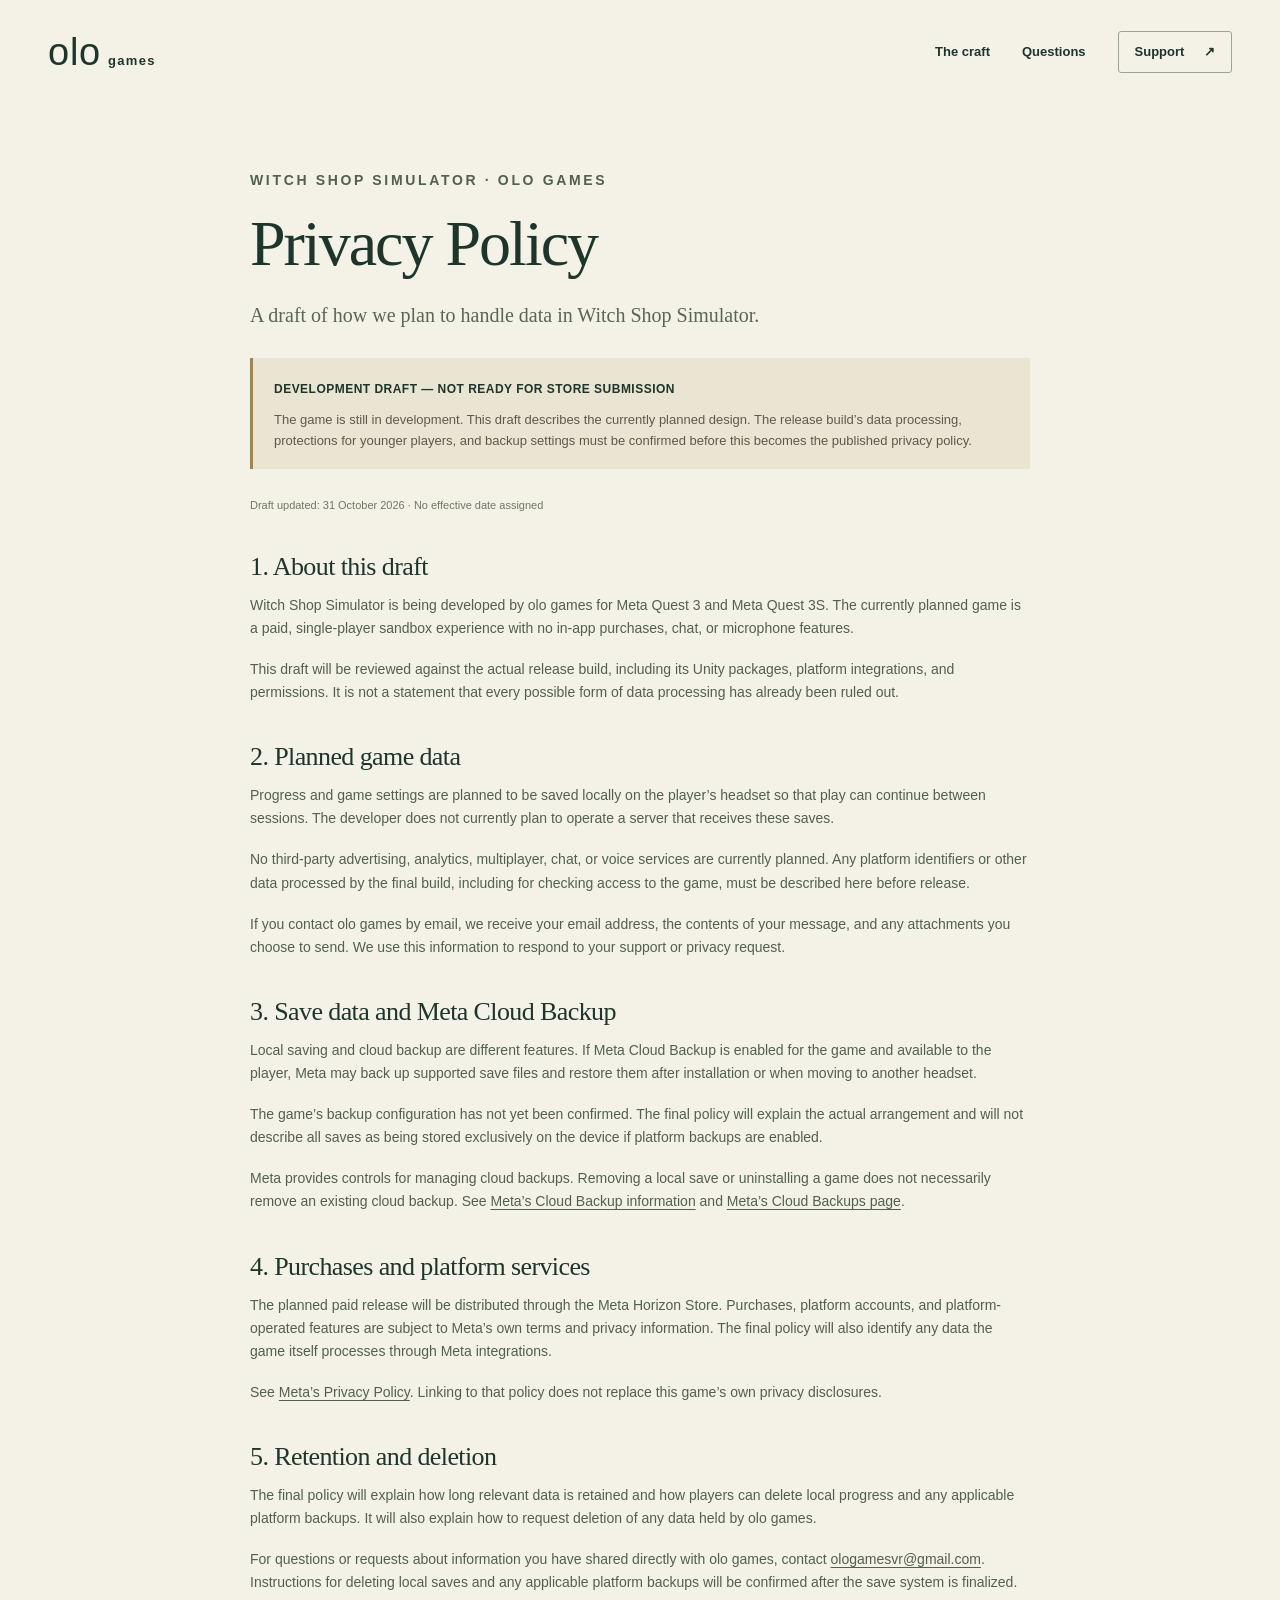
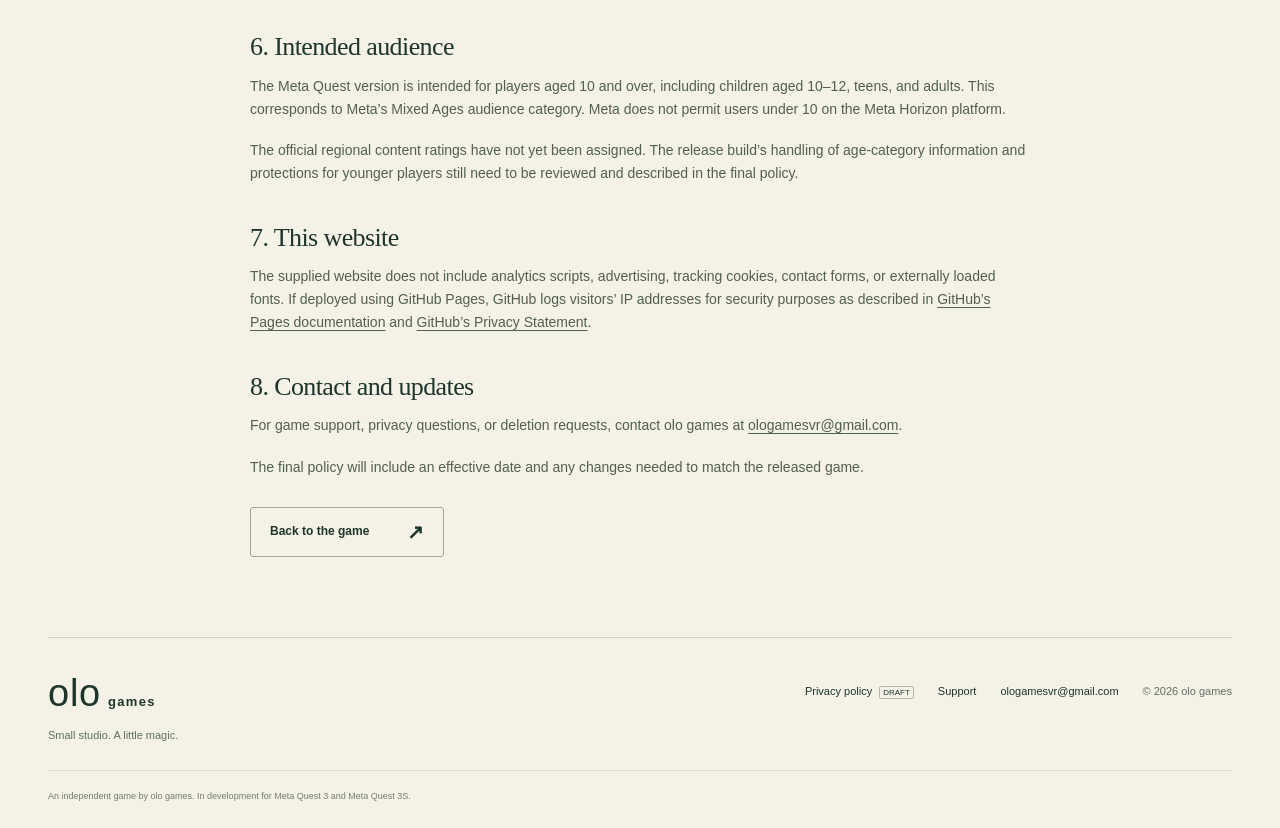
==== privacy.html @ 09dbc6e0 "Publish Witch Shop Simulator website" ====
<!doctype html>
<html lang="en">
<head>
  <meta charset="utf-8">
  <meta name="viewport" content="width=device-width, initial-scale=1">
  <meta name="description" content="Draft privacy policy for Witch Shop Simulator by olo games. Contact support and privacy at ologamesvr@gmail.com.">
  <meta name="robots" content="noindex, follow">
  <meta name="theme-color" content="#152a24">
  <title>Privacy Policy — Draft · Witch Shop Simulator</title>
  <link rel="icon" href="favicon.svg" type="image/svg+xml">
  <link rel="stylesheet" href="styles.css">
</head>
<body>
  <a class="skip-link" href="#main">Skip to content</a>
  <header class="site-header wrap"><a class="brand" href="index.html" aria-label="olo games home"><span class="brand-mark" aria-hidden="true">olo</span><span class="brand-word">games</span></a><nav aria-label="Main navigation"><a href="index.html#craft">The craft</a><a href="index.html#questions">Questions</a><a href="support.html" class="nav-support">Support <span aria-hidden="true">↗</span></a></nav></header>
  <main class="document-main" id="main">
    <p class="eyebrow">Witch Shop Simulator · olo games</p>
    <h1>Privacy Policy</h1>
    <p class="lead">A draft of how we plan to handle data in Witch Shop Simulator.</p>
    <div class="notice" role="note"><strong>DEVELOPMENT DRAFT — NOT READY FOR STORE SUBMISSION</strong><p>The game is still in development. This draft describes the currently planned design. The release build’s data processing, protections for younger players, and backup settings must be confirmed before this becomes the published privacy policy.</p></div>
    <p class="doc-meta">Draft updated: 31 October 2026 · No effective date assigned</p>
    <h2>1. About this draft</h2>
    <p>Witch Shop Simulator is being developed by olo games for Meta Quest 3 and Meta Quest 3S. The currently planned game is a paid, single-player sandbox experience with no in-app purchases, chat, or microphone features.</p>
    <p>This draft will be reviewed against the actual release build, including its Unity packages, platform integrations, and permissions. It is not a statement that every possible form of data processing has already been ruled out.</p>
    <h2>2. Planned game data</h2>
    <p>Progress and game settings are planned to be saved locally on the player’s headset so that play can continue between sessions. The developer does not currently plan to operate a server that receives these saves.</p>
    <p>No third-party advertising, analytics, multiplayer, chat, or voice services are currently planned. Any platform identifiers or other data processed by the final build, including for checking access to the game, must be described here before release.</p>
    <p>If you contact olo games by email, we receive your email address, the contents of your message, and any attachments you choose to send. We use this information to respond to your support or privacy request.</p>
    <h2>3. Save data and Meta Cloud Backup</h2>
    <p>Local saving and cloud backup are different features. If Meta Cloud Backup is enabled for the game and available to the player, Meta may back up supported save files and restore them after installation or when moving to another headset.</p>
    <p>The game’s backup configuration has not yet been confirmed. The final policy will explain the actual arrangement and will not describe all saves as being stored exclusively on the device if platform backups are enabled.</p>
    <p>Meta provides controls for managing cloud backups. Removing a local save or uninstalling a game does not necessarily remove an existing cloud backup. See <a href="https://developers.meta.com/vr/documentation/unity/ps-cloud-backup/">Meta’s Cloud Backup information</a> and <a href="https://secure.oculus.com/my/cloud-backup/">Meta’s Cloud Backups page</a>.</p>
    <h2>4. Purchases and platform services</h2>
    <p>The planned paid release will be distributed through the Meta Horizon Store. Purchases, platform accounts, and platform-operated features are subject to Meta’s own terms and privacy information. The final policy will also identify any data the game itself processes through Meta integrations.</p>
    <p>See <a href="https://www.meta.com/legal/privacy-policy/">Meta’s Privacy Policy</a>. Linking to that policy does not replace this game’s own privacy disclosures.</p>
    <h2>5. Retention and deletion</h2>
    <p>The final policy will explain how long relevant data is retained and how players can delete local progress and any applicable platform backups. It will also explain how to request deletion of any data held by olo games.</p>
    <p>For questions or requests about information you have shared directly with olo games, contact <a href="mailto:ologamesvr@gmail.com?subject=Witch%20Shop%20Simulator%20-%20Privacy%20request">ologamesvr@gmail.com</a>. Instructions for deleting local saves and any applicable platform backups will be confirmed after the save system is finalized.</p>
    <h2>6. Intended audience</h2>
    <p>The Meta Quest version is intended for players aged 10 and over, including children aged 10–12, teens, and adults. This corresponds to Meta’s Mixed Ages audience category. Meta does not permit users under 10 on the Meta Horizon platform.</p>
    <p>The official regional content ratings have not yet been assigned. The release build’s handling of age-category information and protections for younger players still need to be reviewed and described in the final policy.</p>
    <h2>7. This website</h2>
    <p>The supplied website does not include analytics scripts, advertising, tracking cookies, contact forms, or externally loaded fonts. If deployed using GitHub Pages, GitHub logs visitors’ IP addresses for security purposes as described in <a href="https://docs.github.com/en/pages/getting-started-with-github-pages/what-is-github-pages#data-collection">GitHub’s Pages documentation</a> and <a href="https://docs.github.com/en/site-policy/privacy-policies/github-general-privacy-statement">GitHub’s Privacy Statement</a>.</p>
    <h2>8. Contact and updates</h2>
    <p>For game support, privacy questions, or deletion requests, contact olo games at <a href="mailto:ologamesvr@gmail.com">ologamesvr@gmail.com</a>.</p>
    <p>The final policy will include an effective date and any changes needed to match the released game.</p>
    <a class="button" href="index.html">Back to the game <span aria-hidden="true">↗</span></a>
  </main>
  <footer class="site-footer wrap"><div><a class="brand" href="index.html" aria-label="olo games home"><span class="brand-mark" aria-hidden="true">olo</span><span class="brand-word">games</span></a><p>Small studio. A little magic.</p></div><div class="footer-links"><a href="privacy.html" aria-current="page">Privacy policy <span class="draft-label">draft</span></a><a href="support.html">Support</a><a href="mailto:ologamesvr@gmail.com">ologamesvr@gmail.com</a><span>© 2026 olo games</span></div><p class="platform-note">An independent game by olo games. In development for Meta Quest 3 and Meta Quest 3S.</p></footer>
</body>
</html>
---- styles.css ----
:root{--paper:#f4f1e6;--ink:#1e352c;--forest:#152a24;--pale:#e1e9bc;--muted:#637064;--line:#cdd1bf;--accent:#e9c788;--purple:#62516f;--serif:Georgia,'Times New Roman',serif;--sans:'Segoe UI',Arial,sans-serif}
*{box-sizing:border-box}html{scroll-behavior:smooth;scroll-padding-top:28px}body{margin:0;background:var(--paper);color:var(--ink);font:16px/1.65 var(--sans);-webkit-font-smoothing:antialiased}a{color:inherit;text-decoration:none}a:focus-visible,summary:focus-visible{outline:3px solid #9b6c36;outline-offset:6px}img,svg{max-width:100%}img{display:block;height:auto}p,h1,h2,h3,figure{margin:0}p+p{margin-top:18px}.wrap{width:min(1220px,calc(100% - 96px));margin-inline:auto}.skip-link{position:absolute;left:20px;top:-100px;z-index:10;background:var(--paper);color:var(--ink);padding:12px 18px}.skip-link:focus{top:12px}.site-header{height:104px;display:flex;align-items:center;justify-content:space-between;gap:28px}.brand{display:inline-flex;align-items:baseline;gap:7px;flex-shrink:0}.brand-mark{font:500 38px/1 Arial,Helvetica,sans-serif;letter-spacing:.02em}.brand-word{font:600 13px/1 var(--sans);letter-spacing:.1em}.site-header nav{display:flex;align-items:center;gap:32px;font-size:13px;font-weight:600}.site-header nav a:hover,.footer-links a:hover{text-decoration:underline;text-underline-offset:5px}.site-header .nav-support{border:1px solid #9aa797;padding:9px 16px;border-radius:3px}.nav-support span{padding-left:16px}.hero{background:var(--forest);color:var(--paper);overflow:hidden;position:relative}.hero::before{content:'';position:absolute;inset:0;opacity:.13;pointer-events:none;background-image:radial-gradient(#b5b58b .6px,transparent .8px);background-size:6px 6px}.hero-inner{position:relative;display:grid;grid-template-columns:1.15fr 1fr;align-items:center;gap:8px;padding-top:72px;padding-bottom:70px}.eyebrow{font-size:11px;letter-spacing:.19em;text-transform:uppercase;font-weight:600}.hero-eyebrow{color:#bccca7;display:flex;align-items:center;gap:12px;margin-bottom:27px}.status-dot{height:6px;width:6px;background:#c3d8a5;border-radius:50%;box-shadow:0 0 0 4px #c3d8a510}.hero h1{font:400 clamp(64px,6.9vw,99px)/.98 var(--serif);letter-spacing:-5px;color:#e6eac7}.title-last{display:block;position:relative}.title-star{display:inline-block;font-size:37px;vertical-align:top;margin-left:13px;color:var(--accent);transform:translateY(-5px)}.hero-tagline{margin-top:30px;color:var(--accent);font:italic 26px/1.3 var(--serif)}.hero-description{font-size:15px;max-width:390px;color:#c1cdc0;margin-top:18px;line-height:1.8}.button{display:inline-flex;align-items:center;justify-content:space-between;gap:38px;padding:14px 19px;font-size:12px;font-weight:650;border-radius:3px;transition:background-color .2s,transform .2s}.button-light{background:var(--pale);color:var(--forest);margin-top:31px}.button:hover{transform:translateY(-2px);background:#eff3d8}.button span{font-size:20px;line-height:1}.hero-meta{display:flex;flex-wrap:wrap;gap:10px 17px;align-items:center;color:#a9bba8;font-size:11px;margin-top:25px}.hero-meta span+span{border-left:1px solid #68826a;padding-left:17px}.hero-art{position:relative;align-self:stretch;display:flex;flex-direction:column;justify-content:center;min-width:0}.hero-art img{width:100%;max-height:510px;object-fit:contain}.hero-art figcaption{display:flex;align-items:center;justify-content:center;gap:28px;font:italic 13px/1.5 var(--serif);color:#afbd9a;padding-top:8px}.hero-art figcaption span+span{font-size:24px;color:var(--accent)}.hero-bottom{position:relative;border-top:1px solid #465746;display:flex;justify-content:space-between;gap:16px;padding-block:23px;color:#adbcaa;font-size:11px;letter-spacing:.035em}.hero-bottom strong{color:#d3dfc3;font-weight:500}.craft-section{padding-block:92px 100px}.section-intro{display:grid;grid-template-columns:1.2fr 1fr;gap:12px 100px}.section-intro .eyebrow{grid-column:1/-1;color:var(--purple)}h2{font:400 43px/1.12 var(--serif);letter-spacing:-1.6px}h2 em{font-weight:400;color:var(--purple)}.section-intro>p:last-child{align-self:end;max-width:360px;font-size:14px;color:var(--muted);padding-bottom:4px}.craft-grid{display:grid;grid-template-columns:repeat(3,1fr);margin-top:54px}.craft-item{padding:0 35px}.craft-item:first-child{padding-left:0}.craft-item:last-child{padding-right:0}.craft-item+.craft-item{border-left:1px solid var(--line)}.craft-icon{height:120px;display:flex;align-items:flex-start}.craft-icon svg{width:116px;height:98px;stroke:#50614b;stroke-width:1.6;stroke-linecap:round;stroke-linejoin:round}.step-number{font-size:9px;letter-spacing:.17em;color:#7c7963;margin-bottom:12px}.craft-item h3{font:400 28px/1.15 var(--serif);letter-spacing:-.5px}.craft-item>p:last-child{font-size:13px;color:var(--muted);max-width:270px;margin-top:14px;line-height:1.8}.development-section{background:#e9e9db;border-block:1px solid #d9ddcc}.development-inner{padding-block:75px;display:grid;grid-template-columns:1.2fr 1fr;gap:100px}.development-inner .eyebrow{margin-bottom:23px;color:#686b52}.development-copy{position:relative;padding-top:38px;font-size:14px;color:#526050;max-width:400px}.small-star{position:absolute;top:-13px;left:0;font-size:29px;color:#837549}.development-copy .studio-signature{font:italic 18px/1.5 var(--serif);color:#4c5e43;margin-top:25px}.questions-section{padding-block:90px 95px;display:grid;grid-template-columns:1.2fr 1fr;gap:100px}.questions-heading .eyebrow{margin-bottom:20px;color:var(--purple)}.questions-list{border-top:1px solid var(--line)}details{border-bottom:1px solid var(--line)}summary{padding:20px 0;display:flex;align-items:center;justify-content:space-between;gap:22px;list-style:none;cursor:pointer;font-size:13px;font-weight:600}summary::-webkit-details-marker{display:none}summary>span{font-size:21px;font-weight:400;color:#7b886e;flex-shrink:0}details[open] summary>span{transform:rotate(45deg)}details>p{font-size:13px;line-height:1.8;color:var(--muted);padding:0 24px 22px 0}.site-footer{border-top:1px solid var(--line);padding-top:36px;padding-bottom:24px;display:grid;grid-template-columns:1fr 1fr;gap:26px}.site-footer>div>p{font-size:11px;margin-top:12px;color:var(--muted)}.footer-links{display:flex;align-items:flex-start;justify-content:flex-end;gap:16px 24px;flex-wrap:wrap;padding-top:8px;font-size:11px}.footer-links>span{color:var(--muted)}.draft-label{font-size:8px;text-transform:uppercase;border:1px solid #b7b59d;border-radius:2px;padding:1px 3px;margin-left:4px}.platform-note{grid-column:1/-1;font-size:9px;color:#747d70;padding-top:18px;border-top:1px solid #dedfcf}.document-main{width:min(780px,calc(100% - 96px));margin-inline:auto;padding:65px 0 80px;min-height:65vh}.document-main h1{font:400 clamp(42px,5vw,65px)/1.05 var(--serif);letter-spacing:-2px;margin:18px 0 22px}.document-main .lead{font:400 20px/1.6 var(--serif);color:#596653}.document-main h2{font-size:26px;letter-spacing:-.6px;margin:38px 0 13px}.document-main p,.document-main li{font-size:14px;color:#526050}.document-main ul{padding-left:20px;margin:14px 0}.document-main a:not(.button){text-decoration:underline;text-underline-offset:3px}.notice{background:#eae4d2;border-left:3px solid #a3844a;padding:17px 21px;margin:27px 0}.notice strong{font-size:12px;letter-spacing:.04em}.notice p{font-size:13px;margin-top:7px;color:#5d594c}.document-main .doc-meta{font-size:11px;color:#707764;margin-top:18px}.document-rule{border:0;border-top:1px solid var(--line);margin:30px 0}.document-main .button{margin-top:28px;border:1px solid #9ca890}.contact-card{border-top:1px solid var(--line);border-bottom:1px solid var(--line);padding:24px 0;margin-top:35px}.contact-card>strong{display:block;margin-bottom:9px;font:400 25px var(--serif)}
@media(min-width:1450px){.hero-inner{padding-block:84px}.hero-art img{max-height:530px}}
@media(max-width:1050px){.wrap{width:calc(100% - 64px)}.hero h1{font-size:76px;letter-spacing:-4px}.title-star{font-size:28px;margin-left:7px}.hero-inner{gap:0;grid-template-columns:1.15fr 1fr}.hero-art img{max-height:460px}.hero-tagline{font-size:23px}.section-intro,.development-inner,.questions-section{gap:20px 55px}.craft-item{padding-inline:24px}.craft-item h3{font-size:25px}.document-main{width:min(780px,calc(100% - 64px))}}
@media(max-width:760px){.wrap{width:calc(100% - 40px)}.site-header{height:82px;gap:16px}.brand-mark{font-size:34px}.brand-word{font-size:10px}.site-header nav{gap:20px;font-size:12px}.site-header nav>a:first-child{display:none}.site-header .nav-support{padding:7px 11px}.nav-support span{padding-left:9px}.hero-inner{grid-template-columns:1fr;padding-top:48px;padding-bottom:25px}.hero h1{font-size:clamp(58px,11.5vw,84px);letter-spacing:-3.8px}.hero-eyebrow{font-size:9px;margin-bottom:25px}.hero-description{max-width:420px}.hero-tagline{margin-top:24px}.hero-art{margin-top:18px}.hero-art img{max-height:385px}.hero-art figcaption{font-size:12px;padding-top:0;gap:16px}.hero-bottom{font-size:9px;gap:10px;padding-block:18px}.hero-bottom>span:last-child{text-align:right;max-width:170px}.craft-section{padding-block:62px 65px}.section-intro{grid-template-columns:1fr;gap:17px}.section-intro>p:last-child{max-width:430px}.section-intro .eyebrow{grid-column:auto}h2{font-size:36px;letter-spacing:-1.2px}.craft-grid{margin-top:35px;grid-template-columns:1fr}.craft-item,.craft-item:first-child,.craft-item:last-child{padding:27px 0 28px 110px;position:relative;min-height:170px}.craft-item+.craft-item{border-left:none;border-top:1px solid var(--line)}.craft-icon{position:absolute;top:30px;left:-5px;height:auto}.craft-icon svg{width:92px;height:82px}.craft-item h3{font-size:25px}.craft-item>p:last-child{max-width:430px;margin-top:10px}.step-number{font-size:8px}.development-inner{grid-template-columns:1fr;padding-block:52px;gap:34px}.development-copy{padding-top:0;max-width:510px}.small-star{display:none}.questions-section{grid-template-columns:1fr;padding-block:58px;gap:30px}.site-footer{grid-template-columns:1fr;padding-top:29px;gap:23px}.footer-links{justify-content:flex-start;gap:18px;padding-top:0}.platform-note{grid-column:auto;font-size:9px;padding-top:20px}.document-main{width:calc(100% - 40px);padding-top:36px}.document-main h1{letter-spacing:-1.5px}.document-main .lead{font-size:19px}}
@media(prefers-reduced-motion:reduce){html{scroll-behavior:auto}.button{transition:none}.button:hover{transform:none}}
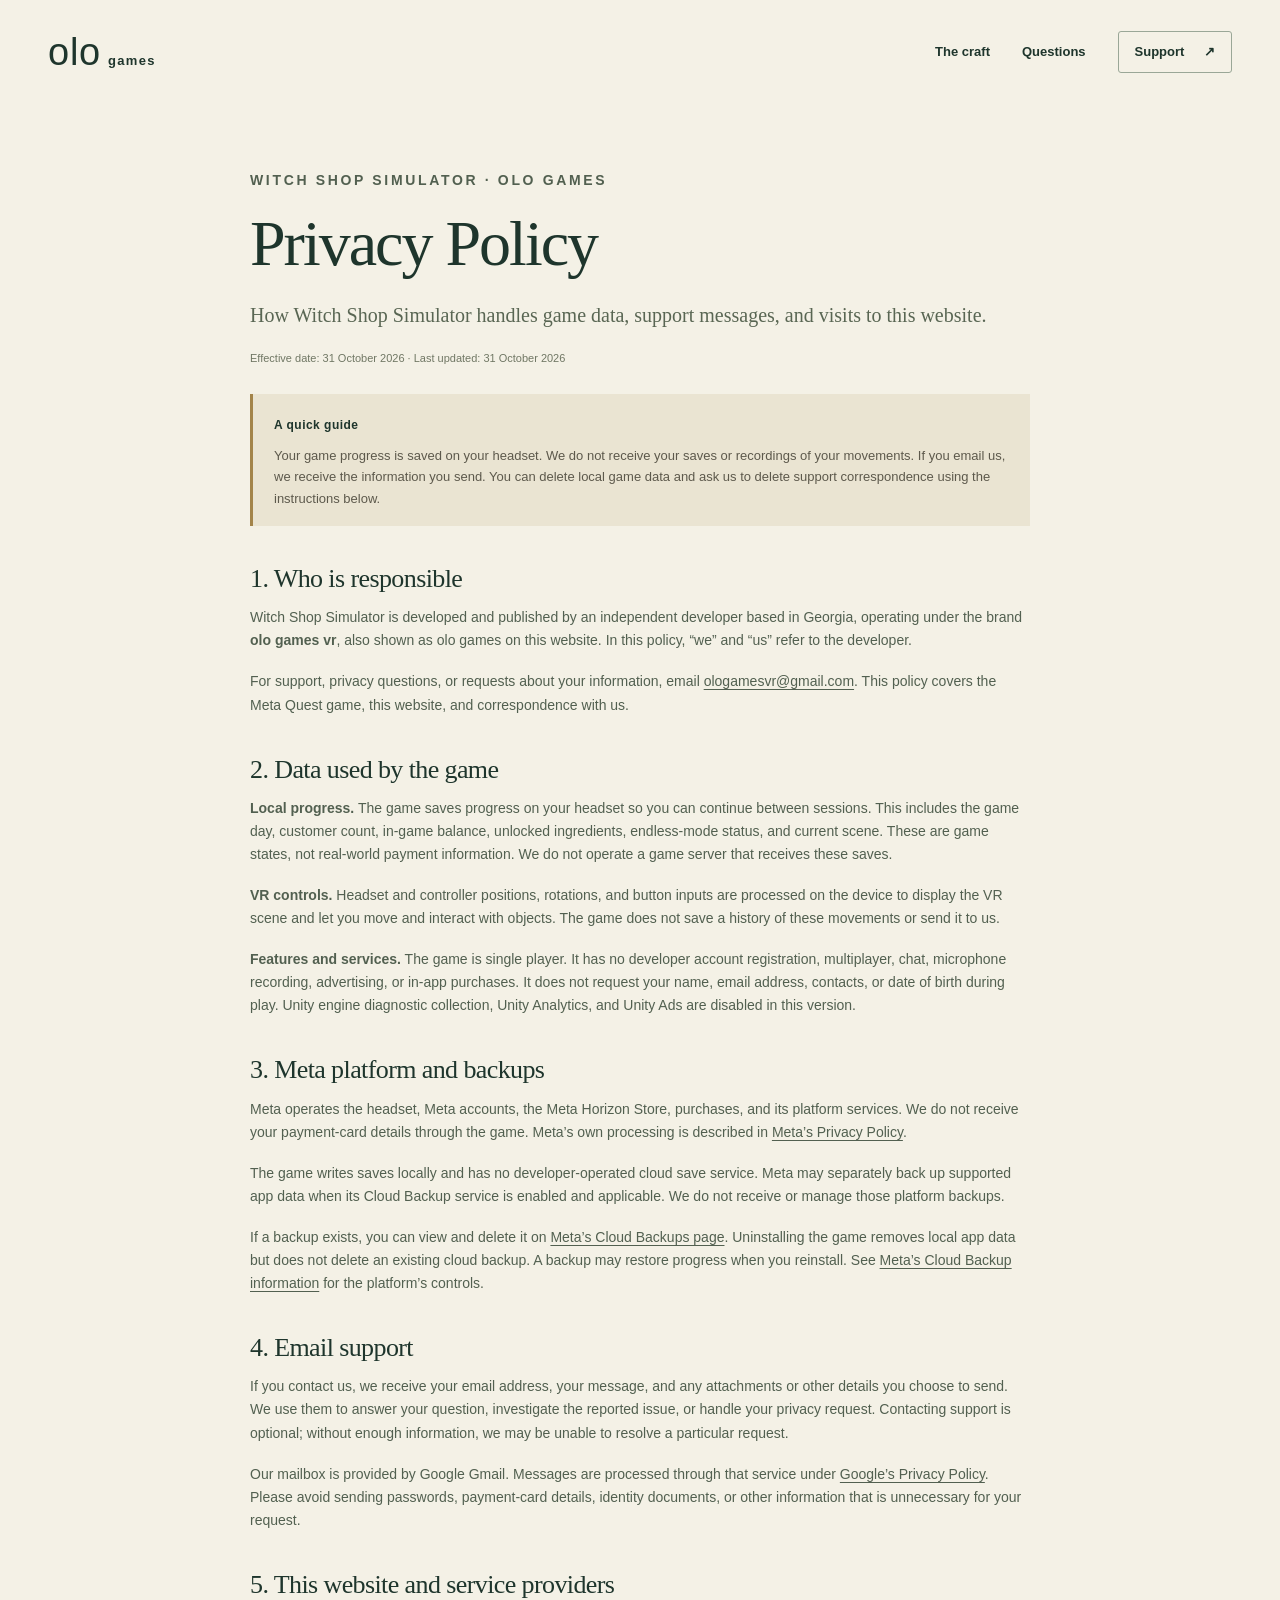
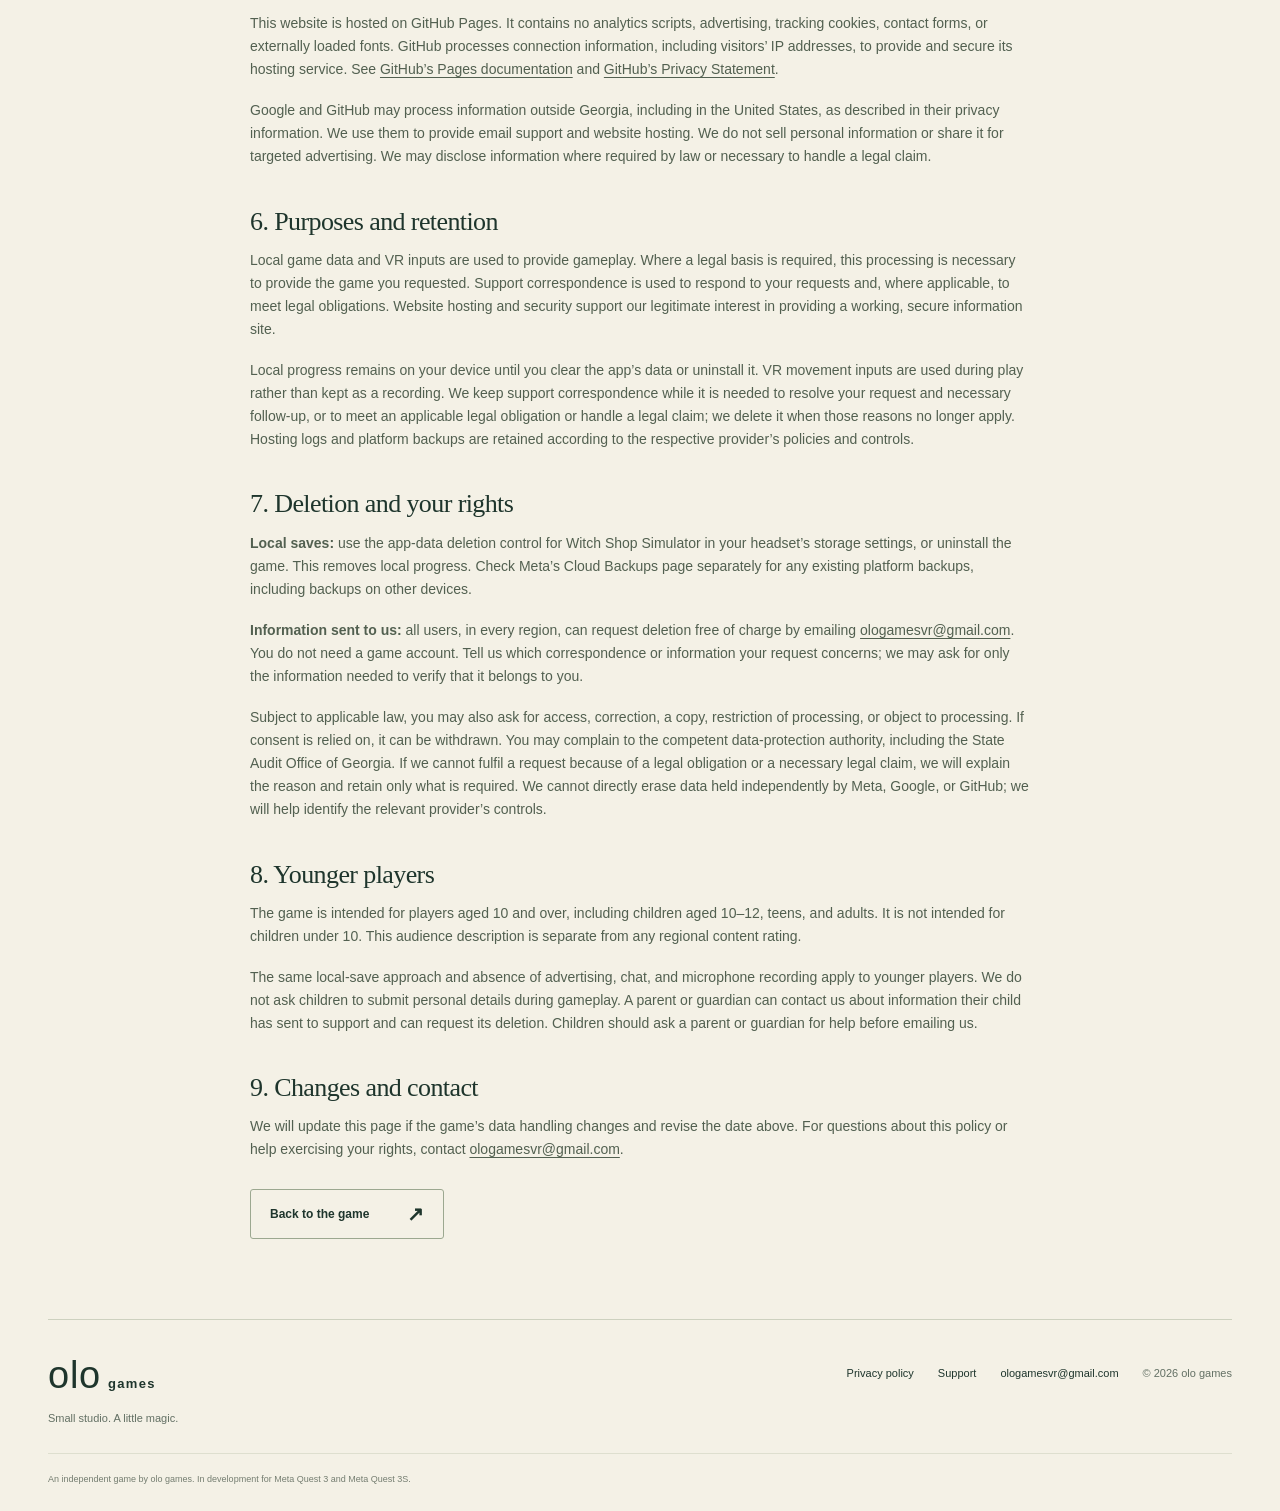
==== commit 6df343fe: "Update privacy policy and data deletion information Replace the development draft with current game " ====
--- a/privacy.html
+++ b/privacy.html
@@ -3,10 +3,9 @@
 <head>
   <meta charset="utf-8">
   <meta name="viewport" content="width=device-width, initial-scale=1">
-  <meta name="description" content="Draft privacy policy for Witch Shop Simulator by olo games. Contact support and privacy at ologamesvr@gmail.com.">
-  <meta name="robots" content="noindex, follow">
+  <meta name="description" content="Privacy policy for Witch Shop Simulator by olo games vr. Local saves, VR input, support, website hosting, and data deletion.">
   <meta name="theme-color" content="#152a24">
-  <title>Privacy Policy — Draft · Witch Shop Simulator</title>
+  <title>Privacy Policy · Witch Shop Simulator</title>
   <link rel="icon" href="favicon.svg" type="image/svg+xml">
   <link rel="stylesheet" href="styles.css">
 </head>
@@ -16,36 +15,40 @@
   <main class="document-main" id="main">
     <p class="eyebrow">Witch Shop Simulator · olo games</p>
     <h1>Privacy Policy</h1>
-    <p class="lead">A draft of how we plan to handle data in Witch Shop Simulator.</p>
-    <div class="notice" role="note"><strong>DEVELOPMENT DRAFT — NOT READY FOR STORE SUBMISSION</strong><p>The game is still in development. This draft describes the currently planned design. The release build’s data processing, protections for younger players, and backup settings must be confirmed before this becomes the published privacy policy.</p></div>
-    <p class="doc-meta">Draft updated: 31 October 2026 · No effective date assigned</p>
-    <h2>1. About this draft</h2>
-    <p>Witch Shop Simulator is being developed by olo games for Meta Quest 3 and Meta Quest 3S. The currently planned game is a paid, single-player sandbox experience with no in-app purchases, chat, or microphone features.</p>
-    <p>This draft will be reviewed against the actual release build, including its Unity packages, platform integrations, and permissions. It is not a statement that every possible form of data processing has already been ruled out.</p>
-    <h2>2. Planned game data</h2>
-    <p>Progress and game settings are planned to be saved locally on the player’s headset so that play can continue between sessions. The developer does not currently plan to operate a server that receives these saves.</p>
-    <p>No third-party advertising, analytics, multiplayer, chat, or voice services are currently planned. Any platform identifiers or other data processed by the final build, including for checking access to the game, must be described here before release.</p>
-    <p>If you contact olo games by email, we receive your email address, the contents of your message, and any attachments you choose to send. We use this information to respond to your support or privacy request.</p>
-    <h2>3. Save data and Meta Cloud Backup</h2>
-    <p>Local saving and cloud backup are different features. If Meta Cloud Backup is enabled for the game and available to the player, Meta may back up supported save files and restore them after installation or when moving to another headset.</p>
-    <p>The game’s backup configuration has not yet been confirmed. The final policy will explain the actual arrangement and will not describe all saves as being stored exclusively on the device if platform backups are enabled.</p>
-    <p>Meta provides controls for managing cloud backups. Removing a local save or uninstalling a game does not necessarily remove an existing cloud backup. See <a href="https://developers.meta.com/vr/documentation/unity/ps-cloud-backup/">Meta’s Cloud Backup information</a> and <a href="https://secure.oculus.com/my/cloud-backup/">Meta’s Cloud Backups page</a>.</p>
-    <h2>4. Purchases and platform services</h2>
-    <p>The planned paid release will be distributed through the Meta Horizon Store. Purchases, platform accounts, and platform-operated features are subject to Meta’s own terms and privacy information. The final policy will also identify any data the game itself processes through Meta integrations.</p>
-    <p>See <a href="https://www.meta.com/legal/privacy-policy/">Meta’s Privacy Policy</a>. Linking to that policy does not replace this game’s own privacy disclosures.</p>
-    <h2>5. Retention and deletion</h2>
-    <p>The final policy will explain how long relevant data is retained and how players can delete local progress and any applicable platform backups. It will also explain how to request deletion of any data held by olo games.</p>
-    <p>For questions or requests about information you have shared directly with olo games, contact <a href="mailto:ologamesvr@gmail.com?subject=Witch%20Shop%20Simulator%20-%20Privacy%20request">ologamesvr@gmail.com</a>. Instructions for deleting local saves and any applicable platform backups will be confirmed after the save system is finalized.</p>
-    <h2>6. Intended audience</h2>
-    <p>The Meta Quest version is intended for players aged 10 and over, including children aged 10–12, teens, and adults. This corresponds to Meta’s Mixed Ages audience category. Meta does not permit users under 10 on the Meta Horizon platform.</p>
-    <p>The official regional content ratings have not yet been assigned. The release build’s handling of age-category information and protections for younger players still need to be reviewed and described in the final policy.</p>
-    <h2>7. This website</h2>
-    <p>The supplied website does not include analytics scripts, advertising, tracking cookies, contact forms, or externally loaded fonts. If deployed using GitHub Pages, GitHub logs visitors’ IP addresses for security purposes as described in <a href="https://docs.github.com/en/pages/getting-started-with-github-pages/what-is-github-pages#data-collection">GitHub’s Pages documentation</a> and <a href="https://docs.github.com/en/site-policy/privacy-policies/github-general-privacy-statement">GitHub’s Privacy Statement</a>.</p>
-    <h2>8. Contact and updates</h2>
-    <p>For game support, privacy questions, or deletion requests, contact olo games at <a href="mailto:ologamesvr@gmail.com">ologamesvr@gmail.com</a>.</p>
-    <p>The final policy will include an effective date and any changes needed to match the released game.</p>
+    <p class="lead">How Witch Shop Simulator handles game data, support messages, and visits to this website.</p>
+    <p class="doc-meta">Effective date: 31 October 2026 · Last updated: 31 October 2026</p>
+    <div class="notice" role="note"><strong>A quick guide</strong><p>Your game progress is saved on your headset. We do not receive your saves or recordings of your movements. If you email us, we receive the information you send. You can delete local game data and ask us to delete support correspondence using the instructions below.</p></div>
+    <h2>1. Who is responsible</h2>
+    <p>Witch Shop Simulator is developed and published by an independent developer based in Georgia, operating under the brand <strong>olo games vr</strong>, also shown as olo games on this website. In this policy, “we” and “us” refer to the developer.</p>
+    <p>For support, privacy questions, or requests about your information, email <a href="mailto:ologamesvr@gmail.com">ologamesvr@gmail.com</a>. This policy covers the Meta Quest game, this website, and correspondence with us.</p>
+    <h2>2. Data used by the game</h2>
+    <p><strong>Local progress.</strong> The game saves progress on your headset so you can continue between sessions. This includes the game day, customer count, in-game balance, unlocked ingredients, endless-mode status, and current scene. These are game states, not real-world payment information. We do not operate a game server that receives these saves.</p>
+    <p><strong>VR controls.</strong> Headset and controller positions, rotations, and button inputs are processed on the device to display the VR scene and let you move and interact with objects. The game does not save a history of these movements or send it to us.</p>
+    <p><strong>Features and services.</strong> The game is single player. It has no developer account registration, multiplayer, chat, microphone recording, advertising, or in-app purchases. It does not request your name, email address, contacts, or date of birth during play. Unity engine diagnostic collection, Unity Analytics, and Unity Ads are disabled in this version.</p>
+    <h2>3. Meta platform and backups</h2>
+    <p>Meta operates the headset, Meta accounts, the Meta Horizon Store, purchases, and its platform services. We do not receive your payment-card details through the game. Meta’s own processing is described in <a href="https://www.meta.com/legal/privacy-policy/">Meta’s Privacy Policy</a>.</p>
+    <p>The game writes saves locally and has no developer-operated cloud save service. Meta may separately back up supported app data when its Cloud Backup service is enabled and applicable. We do not receive or manage those platform backups.</p>
+    <p>If a backup exists, you can view and delete it on <a href="https://secure.oculus.com/my/cloud-backup/">Meta’s Cloud Backups page</a>. Uninstalling the game removes local app data but does not delete an existing cloud backup. A backup may restore progress when you reinstall. See <a href="https://developers.meta.com/vr/documentation/unity/ps-cloud-backup/">Meta’s Cloud Backup information</a> for the platform’s controls.</p>
+    <h2>4. Email support</h2>
+    <p>If you contact us, we receive your email address, your message, and any attachments or other details you choose to send. We use them to answer your question, investigate the reported issue, or handle your privacy request. Contacting support is optional; without enough information, we may be unable to resolve a particular request.</p>
+    <p>Our mailbox is provided by Google Gmail. Messages are processed through that service under <a href="https://policies.google.com/privacy">Google’s Privacy Policy</a>. Please avoid sending passwords, payment-card details, identity documents, or other information that is unnecessary for your request.</p>
+    <h2>5. This website and service providers</h2>
+    <p>This website is hosted on GitHub Pages. It contains no analytics scripts, advertising, tracking cookies, contact forms, or externally loaded fonts. GitHub processes connection information, including visitors’ IP addresses, to provide and secure its hosting service. See <a href="https://docs.github.com/en/pages/getting-started-with-github-pages/what-is-github-pages#data-collection">GitHub’s Pages documentation</a> and <a href="https://docs.github.com/en/site-policy/privacy-policies/github-general-privacy-statement">GitHub’s Privacy Statement</a>.</p>
+    <p>Google and GitHub may process information outside Georgia, including in the United States, as described in their privacy information. We use them to provide email support and website hosting. We do not sell personal information or share it for targeted advertising. We may disclose information where required by law or necessary to handle a legal claim.</p>
+    <h2>6. Purposes and retention</h2>
+    <p>Local game data and VR inputs are used to provide gameplay. Where a legal basis is required, this processing is necessary to provide the game you requested. Support correspondence is used to respond to your requests and, where applicable, to meet legal obligations. Website hosting and security support our legitimate interest in providing a working, secure information site.</p>
+    <p>Local progress remains on your device until you clear the app’s data or uninstall it. VR movement inputs are used during play rather than kept as a recording. We keep support correspondence while it is needed to resolve your request and necessary follow-up, or to meet an applicable legal obligation or handle a legal claim; we delete it when those reasons no longer apply. Hosting logs and platform backups are retained according to the respective provider’s policies and controls.</p>
+    <h2>7. Deletion and your rights</h2>
+    <p><strong>Local saves:</strong> use the app-data deletion control for Witch Shop Simulator in your headset’s storage settings, or uninstall the game. This removes local progress. Check Meta’s Cloud Backups page separately for any existing platform backups, including backups on other devices.</p>
+    <p><strong>Information sent to us:</strong> all users, in every region, can request deletion free of charge by emailing <a href="mailto:ologamesvr@gmail.com?subject=Witch%20Shop%20Simulator%20-%20Privacy%20request">ologamesvr@gmail.com</a>. You do not need a game account. Tell us which correspondence or information your request concerns; we may ask for only the information needed to verify that it belongs to you.</p>
+    <p>Subject to applicable law, you may also ask for access, correction, a copy, restriction of processing, or object to processing. If consent is relied on, it can be withdrawn. You may complain to the competent data-protection authority, including the State Audit Office of Georgia. If we cannot fulfil a request because of a legal obligation or a necessary legal claim, we will explain the reason and retain only what is required. We cannot directly erase data held independently by Meta, Google, or GitHub; we will help identify the relevant provider’s controls.</p>
+    <h2>8. Younger players</h2>
+    <p>The game is intended for players aged 10 and over, including children aged 10–12, teens, and adults. It is not intended for children under 10. This audience description is separate from any regional content rating.</p>
+    <p>The same local-save approach and absence of advertising, chat, and microphone recording apply to younger players. We do not ask children to submit personal details during gameplay. A parent or guardian can contact us about information their child has sent to support and can request its deletion. Children should ask a parent or guardian for help before emailing us.</p>
+    <h2>9. Changes and contact</h2>
+    <p>We will update this page if the game’s data handling changes and revise the date above. For questions about this policy or help exercising your rights, contact <a href="mailto:ologamesvr@gmail.com">ologamesvr@gmail.com</a>.</p>
     <a class="button" href="index.html">Back to the game <span aria-hidden="true">↗</span></a>
   </main>
-  <footer class="site-footer wrap"><div><a class="brand" href="index.html" aria-label="olo games home"><span class="brand-mark" aria-hidden="true">olo</span><span class="brand-word">games</span></a><p>Small studio. A little magic.</p></div><div class="footer-links"><a href="privacy.html" aria-current="page">Privacy policy <span class="draft-label">draft</span></a><a href="support.html">Support</a><a href="mailto:ologamesvr@gmail.com">ologamesvr@gmail.com</a><span>© 2026 olo games</span></div><p class="platform-note">An independent game by olo games. In development for Meta Quest 3 and Meta Quest 3S.</p></footer>
+  <footer class="site-footer wrap"><div><a class="brand" href="index.html" aria-label="olo games home"><span class="brand-mark" aria-hidden="true">olo</span><span class="brand-word">games</span></a><p>Small studio. A little magic.</p></div><div class="footer-links"><a href="privacy.html" aria-current="page">Privacy policy</a><a href="support.html">Support</a><a href="mailto:ologamesvr@gmail.com">ologamesvr@gmail.com</a><span>© 2026 olo games</span></div><p class="platform-note">An independent game by olo games. In development for Meta Quest 3 and Meta Quest 3S.</p></footer>
 </body>
 </html>
